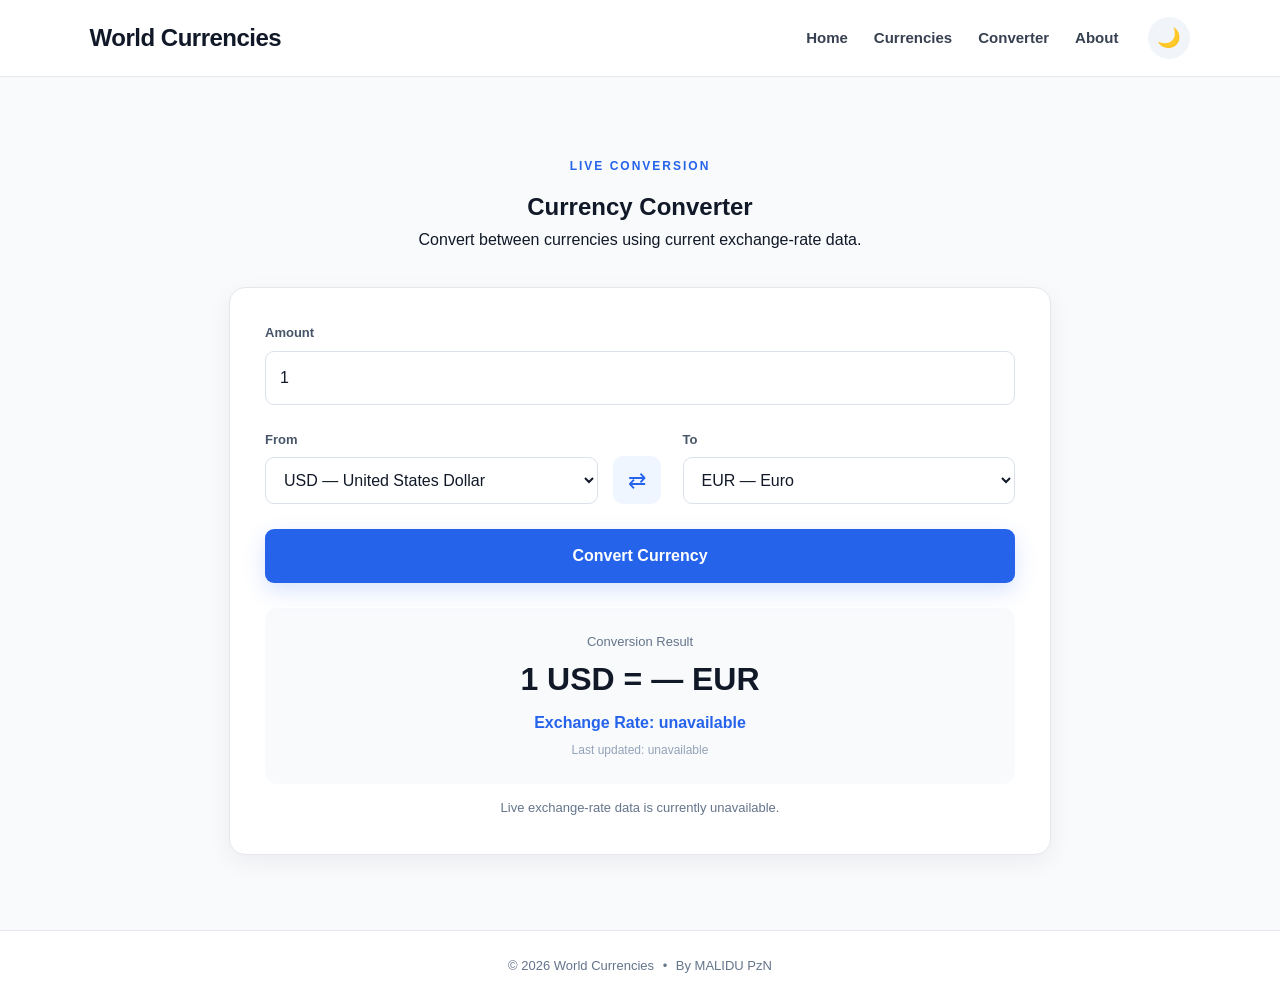
==== Pages/converter.html @ 1dd98172 "Add files via upload" ====
<!DOCTYPE html>
<html lang="en">
<head>
    <meta charset="UTF-8">
    <meta name="viewport" content="width=device-width, initial-scale=1.0">

    <meta
        name="description"
        content="Convert currencies using current exchange rates."
    >

    <title>Currency Converter - World Currencies</title>

    <link rel="stylesheet" href="../style.css">
</head>

<body>

<header>
    <h1>World Currencies</h1>

    <nav>
        <a href="../index.html">Home</a>
        <a href="../index.html#currencies">Currencies</a>
        <a href="converter.html">Converter</a>
        <a href="../index.html#about">About</a>
    </nav>

    <button
        id="themeToggle"
        class="theme-toggle"
        type="button"
        aria-label="Toggle dark mode"
    >
        🌙
    </button>
</header>


<main>

    <section class="converter-section">

        <div class="converter-heading">
            <span class="section-label">LIVE CONVERSION</span>

            <h2>Currency Converter</h2>

            <p class="converter-subtitle">
                Convert between currencies using current exchange-rate data.
            </p>
        </div>


        <div class="converter-card">

            <div class="amount-group">

                <label for="amount">
                    Amount
                </label>

                <input
                    type="number"
                    id="amount"
                    value="1"
                    min="0"
                    step="any"
                    placeholder="Enter amount"
                >

            </div>


            <div class="currency-selects">

                <div class="select-group">

                    <label for="fromCurrency">
                        From
                    </label>

                    <select id="fromCurrency"></select>

                </div>


                <button
                    id="swapButton"
                    class="swap-button"
                    type="button"
                    title="Swap currencies"
                    aria-label="Swap currencies"
                >
                    ⇄
                </button>


                <div class="select-group">

                    <label for="toCurrency">
                        To
                    </label>

                    <select id="toCurrency"></select>

                </div>

            </div>


            <button
                id="convertButton"
                class="convert-button"
                type="button"
            >
                Convert Currency
            </button>


            <div class="conversion-result">

                <p>
                    Conversion Result
                </p>

                <h3 id="conversionResult">
                    1 USD = —
                </h3>

                <div
                    class="exchange-rate"
                    id="exchangeRate"
                >
                    Exchange Rate: —
                </div>

                <div
                    class="last-updated"
                    id="lastUpdated"
                >
                    Last updated: —
                </div>

            </div>


            <div
                class="converter-status"
                id="converterStatus"
            >
                Ready for conversion
            </div>

        </div>

    </section>

</main>


<footer>

    <p>
        © 2026 World Currencies
        <span class="footer-divider">•</span>
        By MALIDU PzN
    </p>

</footer>


<script src="../script.js"></script>

</body>
</html>
---- style.css ----
/* =========================================================
   WORLD CURRENCIES
   MASTER CSS
   ========================================================= */

* {
    margin: 0;
    padding: 0;
    box-sizing: border-box;
}


html {
    scroll-behavior: smooth;
}


body {
    font-family:
        Inter,
        Arial,
        Helvetica,
        sans-serif;

    background: #f8fafc;

    color: #111827;

    line-height: 1.6;

    min-height: 100vh;

    transition:
        background-color 0.3s ease,
        color 0.3s ease;
}


button,
input,
select {
    font: inherit;
}


button {
    border: none;
}


a {
    color: inherit;
}


/* =========================================================
   HEADER
   ========================================================= */

header {
    position: sticky;

    top: 0;

    z-index: 1000;

    display: flex;

    align-items: center;

    gap: 30px;

    padding:
        17px 7%;

    background:
        rgba(255, 255, 255, 0.92);

    backdrop-filter:
        blur(14px);

    -webkit-backdrop-filter:
        blur(14px);

    border-bottom:
        1px solid #e5e7eb;

    transition:
        background-color 0.3s ease,
        border-color 0.3s ease;
}


header h1 {
    font-size: 24px;

    font-weight: 800;

    letter-spacing: -0.5px;

    white-space: nowrap;
}


/* =========================================================
   NAVIGATION
   ========================================================= */

nav {
    display: flex;

    align-items: center;

    gap: 26px;

    margin-left: auto;
}


nav a {
    position: relative;

    color: #374151;

    text-decoration: none;

    font-size: 15px;

    font-weight: 600;

    transition:
        color 0.2s ease;
}


nav a::after {
    content: "";

    position: absolute;

    left: 0;

    bottom: -7px;

    width: 0;

    height: 2px;

    background: #2563eb;

    transition:
        width 0.25s ease;
}


nav a:hover {
    color: #2563eb;
}


nav a:hover::after {
    width: 100%;
}


/* =========================================================
   THEME BUTTON
   ========================================================= */

.theme-toggle {
    position: relative;

    overflow: hidden;

    width: 42px;

    height: 42px;

    flex-shrink: 0;

    border-radius: 50%;

    background: #f1f5f9;

    cursor: pointer;

    font-size: 19px;

    transition:
        transform 0.2s ease,
        background-color 0.2s ease,
        box-shadow 0.2s ease;
}


.theme-toggle:hover {
    transform:
        rotate(12deg)
        scale(1.08);

    box-shadow:
        0 0 0 4px
        rgba(37, 99, 235, 0.08);
}


/* =========================================================
   HERO
   ========================================================= */

.hero {
    position: relative;

    min-height:
        calc(100vh - 76px);

    display: flex;

    flex-direction: column;

    justify-content: center;

    align-items: center;

    text-align: center;

    padding:
        80px 8%;

    background:
        radial-gradient(
            circle at top,
            #ffffff 0%,
            #eff6ff 45%,
            #f8fafc 100%
        );

    overflow: hidden;

    transition:
        opacity 0.4s ease,
        transform 0.4s ease,
        min-height 0.4s ease;
}


.hero::before {
    content: "";

    position: absolute;

    width: 450px;

    height: 450px;

    top: -220px;

    right: -150px;

    border-radius: 50%;

    background:
        rgba(37, 99, 235, 0.06);

    filter: blur(10px);

    pointer-events: none;
}


.hero::after {
    content: "";

    position: absolute;

    width: 320px;

    height: 320px;

    bottom: -170px;

    left: -100px;

    border-radius: 50%;

    background:
        rgba(14, 165, 233, 0.05);

    filter: blur(15px);

    pointer-events: none;
}


.hero > * {
    position: relative;

    z-index: 2;
}


.hero-label,
.section-label {
    display: inline-block;

    margin-bottom: 12px;

    color: #2563eb;

    font-size: 12px;

    font-weight: 800;

    letter-spacing: 2px;
}


.hero h2 {
    max-width: 850px;

    font-size:
        clamp(38px, 6vw, 70px);

    line-height: 1.08;

    letter-spacing: -2px;

    margin-bottom: 22px;
}


.hero p {
    max-width: 700px;

    color: #64748b;

    font-size: 18px;

    margin-bottom: 35px;
}


/* =========================================================
   HERO BUTTON
   ========================================================= */

.hero-button,
.convert-button,
.back-button,
.secondary-button,
.back-top-button,
.filter-btn,
.letter-btn,
.swap-button {
    position: relative;

    overflow: hidden;
}


.hero-button {
    display: inline-flex;

    align-items: center;

    gap: 12px;

    padding:
        14px 24px;

    border-radius: 10px;

    background: #2563eb;

    color: white;

    font-weight: 700;

    cursor: pointer;

    box-shadow:
        0 8px 25px
        rgba(37, 99, 235, 0.20);

    transition:
        transform 0.2s ease,
        box-shadow 0.2s ease;
}


.hero-button:hover {
    transform:
        translateY(-3px);

    box-shadow:
        0 14px 35px
        rgba(37, 99, 235, 0.27);
}


.hero-button span {
    transition:
        transform 0.2s ease;
}


.hero-button:hover span {
    transform:
        translateX(4px);
}


.hero-hidden {
    opacity: 0;

    transform:
        translateY(-20px)
        scale(0.985);

    min-height: 0;

    height: 0;

    padding-top: 0;

    padding-bottom: 0;

    overflow: hidden;

    pointer-events: none;
}


/* =========================================================
   CURRENCIES SECTION
   ========================================================= */

.currencies-section {
    max-width: 1250px;

    margin: auto;

    padding:
        75px 5%;

    scroll-margin-top: 85px;

    opacity: 1;

    transform:
        translateY(0);

    transition:
        opacity 0.4s ease,
        transform 0.4s ease;
}


.hidden-section {
    display: none;
}


.section-open {
    animation:
        sectionReveal
        0.45s ease both;
}


@keyframes sectionReveal {

    from {
        opacity: 0;

        transform:
            translateY(18px);
    }

    to {
        opacity: 1;

        transform:
            translateY(0);
    }

}


/* =========================================================
   SECTION HEADINGS
   ========================================================= */

.section-heading {
    text-align: center;

    margin-bottom: 35px;
}


.section-heading h2 {
    font-size: 34px;

    line-height: 1.15;

    margin-bottom: 10px;
}


.section-heading p {
    color: #64748b;

    font-size: 16px;
}


/* =========================================================
   SEARCH
   ========================================================= */

.search-box {
    max-width: 700px;

    margin:
        0 auto 24px;
}


.search-box input {
    width: 100%;

    padding:
        15px 18px;

    border:
        1px solid #dbe1e8;

    border-radius: 10px;

    outline: none;

    background: white;

    color: #111827;

    font-size: 15px;

    transition:
        border-color 0.2s ease,
        box-shadow 0.2s ease,
        background-color 0.3s ease;
}


.search-box input:focus {
    border-color: #2563eb;

    box-shadow:
        0 0 0 4px
        rgba(37, 99, 235, 0.08);
}


.search-box input::placeholder {
    color: #94a3b8;
}


/* =========================================================
   FILTER PANEL
   ========================================================= */

.filter-panel {
    display: flex;

    justify-content: center;

    flex-wrap: wrap;

    gap: 8px;

    margin-bottom: 15px;
}


.filter-btn {
    padding:
        8px 15px;

    border:
        1px solid #dbe1e8;

    border-radius: 8px;

    background: white;

    color: #475569;

    font-size: 14px;

    font-weight: 600;

    cursor: pointer;

    transition:
        background-color 0.2s ease,
        color 0.2s ease,
        border-color 0.2s ease,
        transform 0.2s ease;
}


.filter-btn:hover {
    color: #2563eb;

    border-color: #93c5fd;

    transform:
        translateY(-1px);
}


.filter-btn.active {
    background: #2563eb;

    color: white;

    border-color: #2563eb;
}


/* =========================================================
   ALPHABET
   ========================================================= */

.alphabet-panel {
    margin-bottom: 28px;
}


.alphabet-buttons {
    display: flex;

    justify-content: center;

    flex-wrap: wrap;

    gap: 6px;
}


.letter-btn {
    width: 36px;

    height: 36px;

    border:
        1px solid #dbe1e8;

    border-radius: 7px;

    background: white;

    color: #475569;

    font-size: 13px;

    font-weight: 700;

    cursor: pointer;

    transition:
        background-color 0.2s ease,
        color 0.2s ease,
        border-color 0.2s ease,
        transform 0.2s ease;
}


.letter-btn:hover {
    color: #2563eb;

    border-color: #93c5fd;

    transform:
        translateY(-1px);
}


.letter-btn.active {
    background: #2563eb;

    color: white;

    border-color: #2563eb;
}


/* =========================================================
   LIST HEADER
   ========================================================= */

.currency-list-header {
    display: flex;

    align-items: center;

    justify-content: space-between;

    gap: 20px;

    margin-bottom: 18px;

    color: #64748b;

    font-size: 14px;
}


.back-top-button {
    padding:
        8px 13px;

    border:
        1px solid #dbe1e8;

    border-radius: 8px;

    background: white;

    color: #475569;

    font-size: 13px;

    font-weight: 700;

    cursor: pointer;

    transition:
        background-color 0.2s ease,
        color 0.2s ease,
        border-color 0.2s ease;
}


.back-top-button:hover {
    background: #2563eb;

    color: white;

    border-color: #2563eb;
}


/* =========================================================
   CURRENCY GRID
   ========================================================= */

.currency-grid {
    display: grid;

    grid-template-columns:
        repeat(
            auto-fill,
            minmax(230px, 1fr)
        );

    gap: 15px;
}


/* =========================================================
   CURRENCY CARD
   ========================================================= */

.currency-card {
    position: relative;

    min-height: 205px;

    padding: 20px;

    background: white;

    border:
        1px solid #e5e7eb;

    border-radius: 14px;

    cursor: pointer;

    box-shadow:
        0 5px 20px
        rgba(15, 23, 42, 0.045);

    overflow: hidden;

    animation:
        cardReveal
        0.35s ease both;

    transition:
        transform 0.22s ease,
        border-color 0.22s ease,
        box-shadow 0.22s ease;
}


.currency-card::before {
    content: "";

    position: absolute;

    top: 0;

    left: -100%;

    width: 60%;

    height: 100%;

    background:
        linear-gradient(
            90deg,
            transparent,
            rgba(255,255,255,0.5),
            transparent
        );

    transform:
        skewX(-20deg);

    transition:
        left 0.5s ease;

    pointer-events: none;
}


.currency-card:hover::before {
    left: 140%;
}


.currency-card:hover {
    transform:
        translateY(-5px);

    border-color: #93c5fd;

    box-shadow:
        0 14px 35px
        rgba(15, 23, 42, 0.09);
}


@keyframes cardReveal {

    from {
        opacity: 0;

        transform:
            translateY(10px);
    }

    to {
        opacity: 1;

        transform:
            translateY(0);
    }

}


.currency-card-top {
    display: flex;

    align-items: center;

    justify-content: space-between;

    margin-bottom: 18px;
}


.country-flag {
    font-size: 35px;

    line-height: 1;
}


.continent-tag {
    padding:
        4px 8px;

    border-radius: 6px;

    background: #eff6ff;

    color: #2563eb;

    font-size: 11px;

    font-weight: 700;
}


.currency-card h3 {
    font-size: 18px;

    line-height: 1.25;

    margin-bottom: 5px;
}


.currency-name {
    color: #64748b;

    font-size: 14px;

    margin-bottom: 17px;
}


.currency-code {
    display: flex;

    align-items: center;

    justify-content: space-between;
}


.currency-code strong {
    padding:
        5px 8px;

    border-radius: 6px;

    background: #eff6ff;

    color: #2563eb;

    font-size: 12px;

    letter-spacing: 0.5px;
}


.currency-code span {
    color: #475569;

    font-size: 18px;

    font-weight: 700;
}


.card-arrow {
    position: absolute;

    right: 18px;

    bottom: 14px;

    color: #94a3b8;

    font-size: 20px;

    transition:
        transform 0.2s ease,
        color 0.2s ease;
}


.currency-card:hover .card-arrow {
    color: #2563eb;

    transform:
        translateX(4px);
}


/* =========================================================
   NO RESULTS
   ========================================================= */

.no-results {
    grid-column:
        1 / -1;

    text-align: center;

    padding: 60px 20px;
}


.no-results-icon {
    font-size: 40px;

    margin-bottom: 10px;

    color: #94a3b8;
}


.no-results h3 {
    margin-bottom: 5px;
}


.no-results p {
    color: #64748b;
}


/* =========================================================
   ABOUT
   ========================================================= */

.about-section {
    max-width: 900px;

    margin: auto;

    padding:
        70px 5% 90px;

    scroll-margin-top: 80px;
}


.about-content {
    padding:
        30px;

    background: white;

    border:
        1px solid #e5e7eb;

    border-radius: 15px;

    box-shadow:
        0 5px 20px
        rgba(15, 23, 42, 0.045);
}


.about-content p {
    color: #475569;

    font-size: 15px;

    margin-bottom: 15px;
}


.about-content p:last-child {
    margin-bottom: 0;
}


/* =========================================================
   DETAILS PAGE
   ========================================================= */

.currency-details {
    max-width: 950px;

    margin: auto;

    padding:
        70px 5%;
}


/* =========================================================
   DETAILS HERO
   ========================================================= */

.details-hero {
    text-align: center;

    margin-bottom: 35px;
}


.details-flag {
    font-size: 70px;

    margin-bottom: 15px;

    animation:
        flagFloat
        3s ease-in-out infinite;
}


@keyframes flagFloat {

    0%,
    100% {
        transform:
            translateY(0);
    }

    50% {
        transform:
            translateY(-5px);
    }

}


.details-hero h2 {
    margin-bottom: 8px;

    line-height: 1.2;
}


.currency-subtitle {
    color: #64748b;

    font-size: 17px;
}


/* =========================================================
   DETAILS CARDS
   ========================================================= */

.details-card {
    padding: 30px;

    margin-bottom: 22px;

    background: white;

    border:
        1px solid #e5e7eb;

    border-radius: 15px;

    box-shadow:
        0 5px 20px
        rgba(15, 23, 42, 0.055);

    transition:
        background-color 0.3s ease,
        border-color 0.3s ease,
        transform 0.2s ease;
}


.details-card:hover {
    transform:
        translateY(-2px);
}


.card-heading {
    display: flex;

    align-items: center;

    gap: 11px;

    margin-bottom: 24px;
}


.card-heading h3 {
    font-size: 21px;
}


.card-icon {
    display: inline-flex;

    align-items: center;

    justify-content: center;

    width: 35px;

    height: 35px;

    border-radius: 8px;

    background: #eff6ff;

    color: #2563eb;

    font-weight: 900;
}


/* =========================================================
   INFO GRID
   ========================================================= */

.info-grid {
    display: grid;

    grid-template-columns:
        repeat(2, 1fr);

    gap: 12px;
}


.info-item {
    padding: 16px;

    border:
        1px solid #edf0f4;

    border-radius: 10px;

    background: #fafbfc;
}


.info-item span,
.history-item span,
.technical-list span {
    display: block;

    color: #64748b;

    font-size: 12px;

    margin-bottom: 5px;
}


.info-item strong,
.history-item strong,
.technical-list strong {
    display: block;

    color: #111827;

    font-size: 15px;
}


/* =========================================================
   ABOUT CURRENCY
   ========================================================= */

.about-description {
    color: #475569;

    font-size: 15px;

    margin-bottom: 25px;
}


.history-grid {
    display: grid;

    grid-template-columns:
        repeat(2, 1fr);

    gap: 12px;
}


.history-item {
    padding: 16px;

    background: #fafbfc;

    border:
        1px solid #edf0f4;

    border-radius: 10px;
}


/* =========================================================
   TECHNICAL LIST
   ========================================================= */

.technical-list {
    display: flex;

    flex-direction: column;
}


.technical-list > div {
    display: flex;

    align-items: center;

    justify-content: space-between;

    gap: 20px;

    padding:
        14px 0;

    border-bottom:
        1px solid #edf0f4;
}


.technical-list > div:last-child {
    border-bottom: none;
}


.technical-list span {
    margin: 0;
}


.technical-list strong {
    text-align: right;
}


/* =========================================================
   DETAILS ACTIONS
   ========================================================= */

.details-actions {
    display: flex;

    flex-wrap: wrap;

    gap: 12px;

    margin-top: 28px;
}


.back-button,
.secondary-button {
    display: inline-flex;

    align-items: center;

    justify-content: center;

    padding:
        12px 19px;

    border-radius: 8px;

    text-decoration: none;

    font-weight: 700;

    transition:
        transform 0.2s ease,
        background-color 0.2s ease;
}


.back-button {
    background: #2563eb;

    color: white;
}


.secondary-button {
    background: #eff6ff;

    color: #2563eb;
}


.back-button:hover,
.secondary-button:hover {
    transform:
        translateY(-2px);
}


/* =========================================================
   CONVERTER
   ========================================================= */

.converter-section {
    max-width: 950px;

    margin: auto;

    padding:
        75px 5%;
}


.converter-heading {
    text-align: center;

    margin-bottom: 35px;
}


.converter-card {
    padding: 35px;

    background: white;

    border:
        1px solid #e5e7eb;

    border-radius: 16px;

    box-shadow:
        0 8px 25px
        rgba(15, 23, 42, 0.055);
}


/* =========================================================
   AMOUNT
   ========================================================= */

.amount-group {
    margin-bottom: 25px;
}


.amount-group label,
.select-group label {
    display: block;

    margin-bottom: 7px;

    color: #475569;

    font-size: 13px;

    font-weight: 700;
}


#amount,
#fromCurrency,
#toCurrency {
    width: 100%;

    padding:
        13px 14px;

    border:
        1px solid #dbe1e8;

    border-radius: 9px;

    background: white;

    color: #111827;

    outline: none;

    transition:
        border-color 0.2s ease,
        box-shadow 0.2s ease,
        background-color 0.3s ease;
}


#amount:focus,
#fromCurrency:focus,
#toCurrency:focus {
    border-color: #2563eb;

    box-shadow:
        0 0 0 4px
        rgba(37, 99, 235, 0.08);
}


/* =========================================================
   CURRENCY SELECTS
   ========================================================= */

.currency-selects {
    display: grid;

    grid-template-columns:
        1fr 55px 1fr;

    align-items: end;

    gap: 15px;

    margin-bottom: 25px;
}


.swap-button {
    width: 48px;

    height: 48px;

    border-radius: 10px;

    background: #eff6ff;

    color: #2563eb;

    font-size: 22px;

    cursor: pointer;

    transition:
        transform 0.2s ease,
        background-color 0.2s ease;
}


.swap-button:hover {
    transform:
        rotate(180deg);

    background: #dbeafe;
}


.swap-animate {
    animation:
        swapPulse
        0.35s ease;
}


@keyframes swapPulse {

    0% {
        transform:
            rotate(0)
            scale(1);
    }

    50% {
        transform:
            rotate(180deg)
            scale(1.12);
    }

    100% {
        transform:
            rotate(360deg)
            scale(1);
    }

}


/* =========================================================
   CONVERT BUTTON
   ========================================================= */

.convert-button {
    width: 100%;

    padding:
        14px;

    border-radius: 9px;

    background: #2563eb;

    color: white;

    font-weight: 800;

    cursor: pointer;

    box-shadow:
        0 8px 22px
        rgba(37, 99, 235, 0.18);

    transition:
        transform 0.2s ease,
        box-shadow 0.2s ease;
}


.convert-button:hover {
    transform:
        translateY(-2px);

    box-shadow:
        0 12px 28px
        rgba(37, 99, 235, 0.25);
}


/* =========================================================
   CONVERSION RESULT
   ========================================================= */

.conversion-result {
    margin-top: 25px;

    padding: 24px;

    border-radius: 12px;

    background: #f8fafc;

    text-align: center;
}


.conversion-result p {
    color: #64748b;

    font-size: 13px;

    margin-bottom: 7px;
}


.conversion-result h3 {
    font-size:
        clamp(22px, 4vw, 32px);

    line-height: 1.2;

    margin-bottom: 12px;
}


.exchange-rate {
    color: #2563eb;

    font-weight: 700;

    margin-bottom: 5px;
}


.last-updated {
    color: #94a3b8;

    font-size: 12px;
}


.converter-status {
    margin-top: 14px;

    text-align: center;

    color: #64748b;

    font-size: 13px;
}


/* =========================================================
   RIPPLE
   ========================================================= */

.ripple {
    position: absolute;

    border-radius: 50%;

    background:
        rgba(255, 255, 255, 0.35);

    transform:
        scale(0);

    pointer-events: none;

    animation:
        rippleAnimation
        0.6s ease-out;
}


@keyframes rippleAnimation {

    to {
        transform:
            scale(2.5);

        opacity: 0;
    }

}


/* =========================================================
   FOOTER
   ========================================================= */

footer {
    padding:
        25px 5%;

    border-top:
        1px solid #e5e7eb;

    text-align: center;

    background: #ffffff;

    color: #64748b;

    font-size: 13px;
}


.footer-divider {
    margin:
        0 5px;
}


/* =========================================================
   DARK MODE
   ========================================================= */

body.dark-mode {
    background: #0b1120;

    color: #f8fafc;
}


body.dark-mode header {
    background:
        rgba(11, 17, 32, 0.92);

    border-color: #1e293b;
}


body.dark-mode nav a {
    color: #cbd5e1;
}


body.dark-mode nav a:hover {
    color: #60a5fa;
}


body.dark-mode .theme-toggle {
    background: #172033;

    color: #f8fafc;
}


body.dark-mode .hero {
    background:
        radial-gradient(
            circle at top,
            #172033 0%,
            #0f172a 48%,
            #0b1120 100%
        );
}


body.dark-mode .hero p,
body.dark-mode .section-heading p,
body.dark-mode .currency-subtitle {
    color: #94a3b8;
}


body.dark-mode .filter-btn,
body.dark-mode .letter-btn,
body.dark-mode .search-box input,
body.dark-mode .currency-card,
body.dark-mode .about-content,
body.dark-mode .details-card,
body.dark-mode .converter-card,
body.dark-mode #amount,
body.dark-mode #fromCurrency,
body.dark-mode #toCurrency,
body.dark-mode .back-top-button {
    background: #111827;

    border-color: #273449;

    color: #f8fafc;
}


body.dark-mode .filter-btn:hover,
body.dark-mode .letter-btn:hover {
    color: #60a5fa;

    border-color: #60a5fa;
}


body.dark-mode .filter-btn.active,
body.dark-mode .letter-btn.active {
    background: #2563eb;

    color: white;

    border-color: #2563eb;
}


body.dark-mode .search-box input::placeholder {
    color: #64748b;
}


body.dark-mode .currency-card:hover {
    border-color: #3b82f6;

    box-shadow:
        0 14px 35px
        rgba(0, 0, 0, 0.25);
}


body.dark-mode .currency-name,
body.dark-mode .currency-code span,
body.dark-mode .about-content p,
body.dark-mode .about-description {
    color: #94a3b8;
}


body.dark-mode .currency-card h3,
body.dark-mode .card-heading h3,
body.dark-mode .info-item strong,
body.dark-mode .history-item strong,
body.dark-mode .technical-list strong {
    color: #f8fafc;
}


body.dark-mode .continent-tag,
body.dark-mode .currency-code strong,
body.dark-mode .card-icon,
body.dark-mode .secondary-button,
body.dark-mode .swap-button {
    background: #172554;

    color: #60a5fa;
}


body.dark-mode .info-item,
body.dark-mode .history-item {
    background: #0f172a;

    border-color: #273449;
}


body.dark-mode .info-item span,
body.dark-mode .history-item span,
body.dark-mode .technical-list span {
    color: #94a3b8;
}


body.dark-mode .technical-list > div {
    border-color: #273449;
}


body.dark-mode .conversion-result {
    background: #0f172a;
}


body.dark-mode .converter-status,
body.dark-mode .last-updated {
    color: #94a3b8;
}


body.dark-mode footer {
    background: #0b1120;

    border-color: #1e293b;

    color: #64748b;
}


/* =========================================================
   RESPONSIVE
   ========================================================= */

@media (max-width: 850px) {

    header {
        gap: 18px;

        padding:
            15px 5%;
    }


    header h1 {
        font-size: 20px;
    }


    nav {
        gap: 14px;
    }


    nav a {
        font-size: 13px;
    }


    .hero h2 {
        letter-spacing: -1px;
    }

}


@media (max-width: 650px) {

    header {
        flex-wrap: wrap;
    }


    header h1 {
        flex: 1;
    }


    nav {
        order: 3;

        width: 100%;

        justify-content: center;

        margin-left: 0;

        padding-top: 5px;

        gap: 17px;
    }


    .theme-toggle {
        width: 38px;

        height: 38px;
    }


    .hero {
        min-height:
            calc(100vh - 125px);

        padding:
            60px 6%;
    }


    .hero h2 {
        font-size: 38px;
    }


    .hero p {
        font-size: 16px;
    }


    .currency-grid {
        grid-template-columns:
            repeat(
                auto-fill,
                minmax(180px, 1fr)
            );
    }


    .info-grid,
    .history-grid {
        grid-template-columns:
            1fr;
    }


    .currency-selects {
        grid-template-columns:
            1fr;

        align-items: stretch;
    }


    .swap-button {
        justify-self: center;

        transform:
            rotate(90deg);
    }


    .swap-button:hover {
        transform:
            rotate(270deg);
    }


    .converter-card,
    .details-card,
    .about-content {
        padding: 22px;
    }


    .technical-list > div {
        align-items: flex-start;

        flex-direction: column;

        gap: 5px;
    }


    .technical-list strong {
        text-align: left;
    }


    .currency-list-header {
        align-items: flex-start;

        flex-direction: column;
    }

}


@media (max-width: 430px) {

    .hero h2 {
        font-size: 32px;
    }


    .section-heading h2 {
        font-size: 28px;
    }


    .currency-grid {
        grid-template-columns:
            1fr;
    }


    .alphabet-buttons {
        gap: 5px;
    }


    .letter-btn {
        width: 34px;

        height: 34px;
    }

}
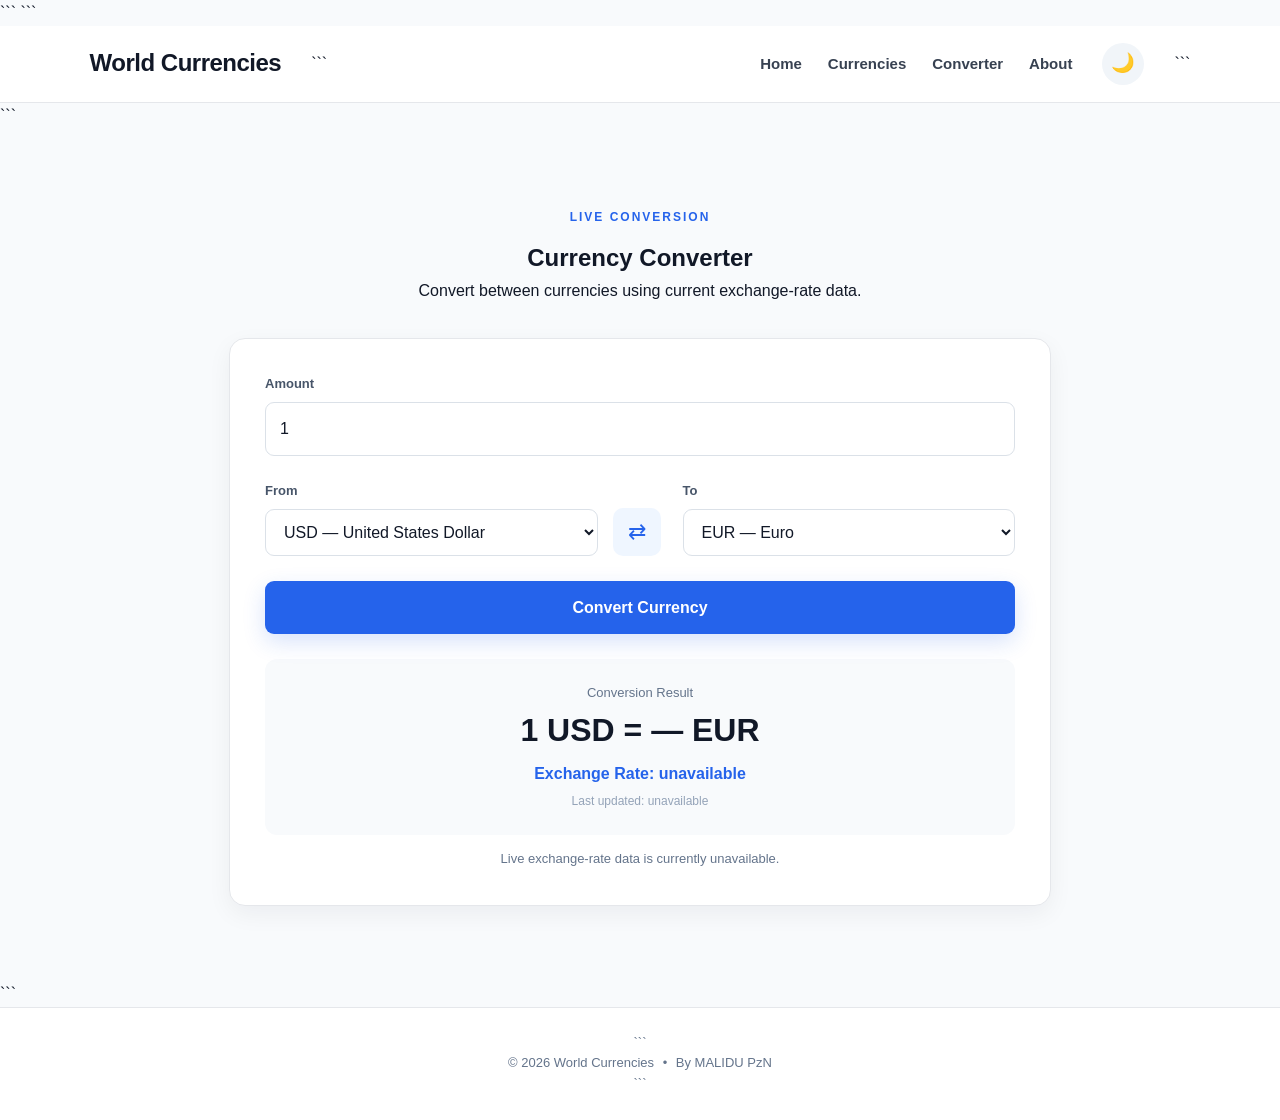
==== commit 86f5c0a2: "Update converter.html" ====
--- a/Pages/converter.html
+++ b/Pages/converter.html
@@ -1,17 +1,45 @@
 <!DOCTYPE html>
+
 <html lang="en">
 <head>
     <meta charset="UTF-8">
     <meta name="viewport" content="width=device-width, initial-scale=1.0">
 
-    <meta
-        name="description"
-        content="Convert currencies using current exchange rates."
-    >
-
-    <title>Currency Converter - World Currencies</title>
-
-    <link rel="stylesheet" href="../style.css">
+```
+<!-- SEO -->
+<meta
+    name="description"
+    content="Convert currencies using current exchange rates with the World Currencies online currency converter."
+>
+<meta name="robots" content="index, follow">
+
+<!-- Canonical URL -->
+<link
+    rel="canonical"
+    href="https://ZxBee.github.io/world-currencies/pages/converter.html"
+>
+
+<!-- Open Graph -->
+<meta property="og:title" content="Currency Converter - World Currencies">
+<meta
+    property="og:description"
+    content="Convert currencies using current exchange rates with the World Currencies online currency converter."
+>
+<meta
+    property="og:url"
+    content="https://ZxBee.github.io/world-currencies/pages/converter.html"
+>
+<meta property="og:type" content="website">
+
+<!-- Browser Theme -->
+<meta name="theme-color" content="#ffffff">
+
+<title>Currency Converter - World Currencies</title>
+
+<!-- Stylesheet -->
+<link rel="stylesheet" href="../style.css">
+```
+
 </head>
 
 <body>
@@ -19,158 +47,162 @@
 <header>
     <h1>World Currencies</h1>
 
-    <nav>
-        <a href="../index.html">Home</a>
-        <a href="../index.html#currencies">Currencies</a>
-        <a href="converter.html">Converter</a>
-        <a href="../index.html#about">About</a>
-    </nav>
-
-    <button
-        id="themeToggle"
-        class="theme-toggle"
-        type="button"
-        aria-label="Toggle dark mode"
-    >
-        🌙
-    </button>
+```
+<nav>
+    <a href="../index.html">Home</a>
+    <a href="../index.html#currencies">Currencies</a>
+    <a href="converter.html">Converter</a>
+    <a href="../index.html#about">About</a>
+</nav>
+
+<button
+    id="themeToggle"
+    class="theme-toggle"
+    type="button"
+    aria-label="Toggle dark mode"
+>
+    🌙
+</button>
+```
+
 </header>
 
-
 <main>
 
-    <section class="converter-section">
-
-        <div class="converter-heading">
-            <span class="section-label">LIVE CONVERSION</span>
-
-            <h2>Currency Converter</h2>
-
-            <p class="converter-subtitle">
-                Convert between currencies using current exchange-rate data.
+```
+<section class="converter-section">
+
+    <div class="converter-heading">
+        <span class="section-label">LIVE CONVERSION</span>
+
+        <h2>Currency Converter</h2>
+
+        <p class="converter-subtitle">
+            Convert between currencies using current exchange-rate data.
+        </p>
+    </div>
+
+
+    <div class="converter-card">
+
+        <div class="amount-group">
+
+            <label for="amount">
+                Amount
+            </label>
+
+            <input
+                type="number"
+                id="amount"
+                value="1"
+                min="0"
+                step="any"
+                placeholder="Enter amount"
+            >
+
+        </div>
+
+
+        <div class="currency-selects">
+
+            <div class="select-group">
+
+                <label for="fromCurrency">
+                    From
+                </label>
+
+                <select id="fromCurrency"></select>
+
+            </div>
+
+
+            <button
+                id="swapButton"
+                class="swap-button"
+                type="button"
+                title="Swap currencies"
+                aria-label="Swap currencies"
+            >
+                ⇄
+            </button>
+
+
+            <div class="select-group">
+
+                <label for="toCurrency">
+                    To
+                </label>
+
+                <select id="toCurrency"></select>
+
+            </div>
+
+        </div>
+
+
+        <button
+            id="convertButton"
+            class="convert-button"
+            type="button"
+        >
+            Convert Currency
+        </button>
+
+
+        <div class="conversion-result">
+
+            <p>
+                Conversion Result
             </p>
-        </div>
-
-
-        <div class="converter-card">
-
-            <div class="amount-group">
-
-                <label for="amount">
-                    Amount
-                </label>
-
-                <input
-                    type="number"
-                    id="amount"
-                    value="1"
-                    min="0"
-                    step="any"
-                    placeholder="Enter amount"
-                >
-
-            </div>
-
-
-            <div class="currency-selects">
-
-                <div class="select-group">
-
-                    <label for="fromCurrency">
-                        From
-                    </label>
-
-                    <select id="fromCurrency"></select>
-
-                </div>
-
-
-                <button
-                    id="swapButton"
-                    class="swap-button"
-                    type="button"
-                    title="Swap currencies"
-                    aria-label="Swap currencies"
-                >
-                    ⇄
-                </button>
-
-
-                <div class="select-group">
-
-                    <label for="toCurrency">
-                        To
-                    </label>
-
-                    <select id="toCurrency"></select>
-
-                </div>
-
-            </div>
-
-
-            <button
-                id="convertButton"
-                class="convert-button"
-                type="button"
-            >
-                Convert Currency
-            </button>
-
-
-            <div class="conversion-result">
-
-                <p>
-                    Conversion Result
-                </p>
-
-                <h3 id="conversionResult">
-                    1 USD = —
-                </h3>
-
-                <div
-                    class="exchange-rate"
-                    id="exchangeRate"
-                >
-                    Exchange Rate: —
-                </div>
-
-                <div
-                    class="last-updated"
-                    id="lastUpdated"
-                >
-                    Last updated: —
-                </div>
-
-            </div>
-
+
+            <h3 id="conversionResult">
+                1 USD = —
+            </h3>
 
             <div
-                class="converter-status"
-                id="converterStatus"
-            >
-                Ready for conversion
-            </div>
-
-        </div>
-
-    </section>
+                class="exchange-rate"
+                id="exchangeRate"
+            >
+                Exchange Rate: —
+            </div>
+
+            <div
+                class="last-updated"
+                id="lastUpdated"
+            >
+                Last updated: —
+            </div>
+
+        </div>
+
+
+        <div
+            class="converter-status"
+            id="converterStatus"
+        >
+            Ready for conversion
+        </div>
+
+    </div>
+
+</section>
+```
 
 </main>
 
-
 <footer>
 
-    <p>
-        © 2026 World Currencies
-        <span class="footer-divider">•</span>
-        By MALIDU PzN
-    </p>
+```
+<p>
+    © 2026 World Currencies
+    <span class="footer-divider">•</span>
+    By MALIDU PzN
+</p>
+```
 
 </footer>
 
-
 <script src="../script.js"></script>
 
 </body>
-</html>+</html>
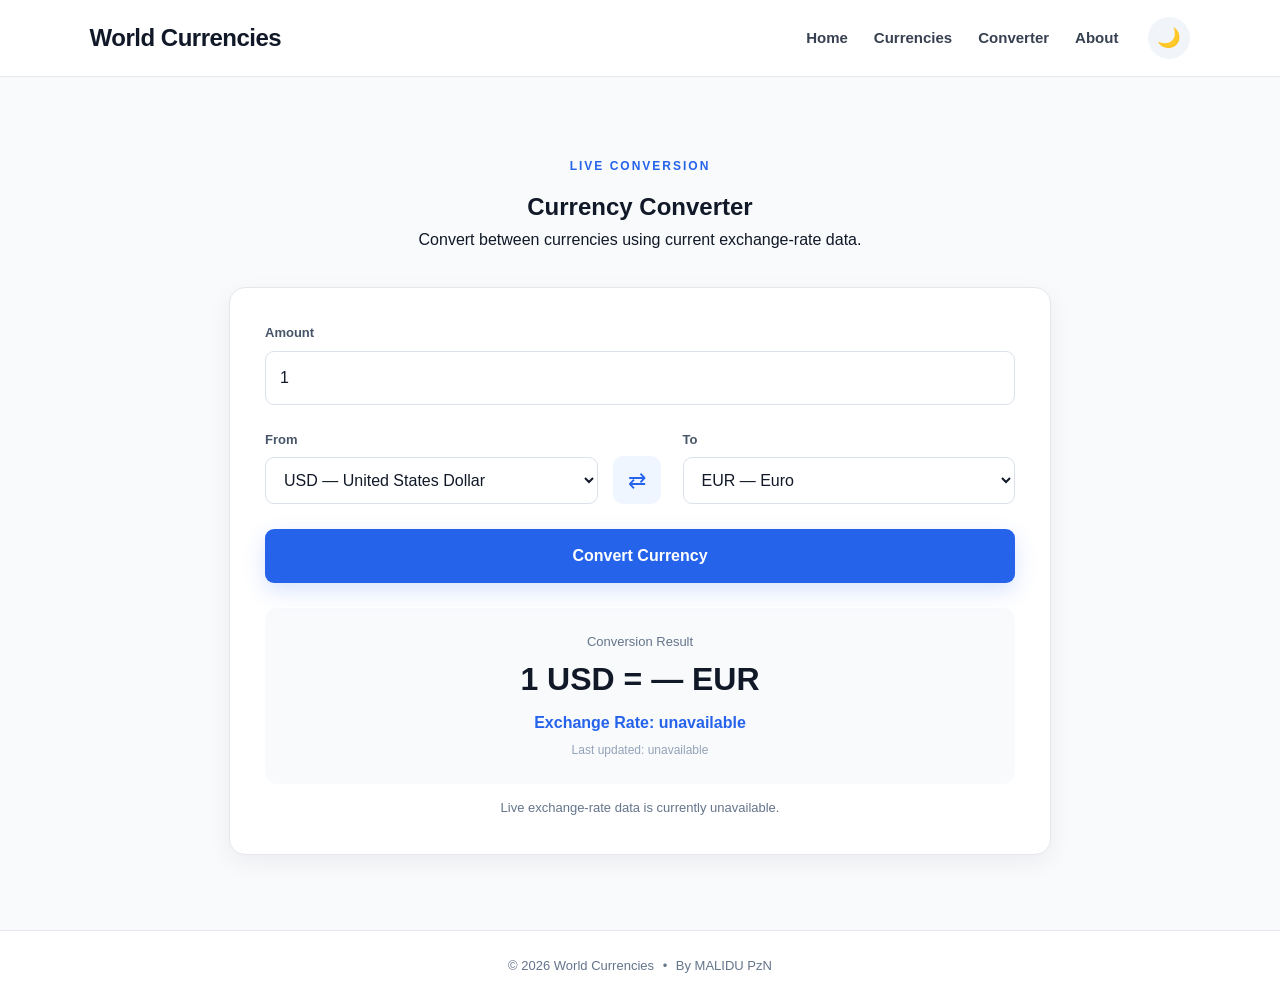
==== commit da490a6e: "Update converter.html" ====
--- a/Pages/converter.html
+++ b/Pages/converter.html
@@ -5,7 +5,7 @@
     <meta charset="UTF-8">
     <meta name="viewport" content="width=device-width, initial-scale=1.0">
 
-```
+
 <!-- SEO -->
 <meta
     name="description"
@@ -38,7 +38,7 @@
 
 <!-- Stylesheet -->
 <link rel="stylesheet" href="../style.css">
-```
+
 
 </head>
 
@@ -47,7 +47,7 @@
 <header>
     <h1>World Currencies</h1>
 
-```
+
 <nav>
     <a href="../index.html">Home</a>
     <a href="../index.html#currencies">Currencies</a>
@@ -63,13 +63,13 @@
 >
     🌙
 </button>
-```
+
 
 </header>
 
 <main>
 
-```
+
 <section class="converter-section">
 
     <div class="converter-heading">
@@ -186,19 +186,19 @@
     </div>
 
 </section>
-```
+
 
 </main>
 
 <footer>
 
-```
+
 <p>
     © 2026 World Currencies
     <span class="footer-divider">•</span>
     By MALIDU PzN
 </p>
-```
+
 
 </footer>
 
